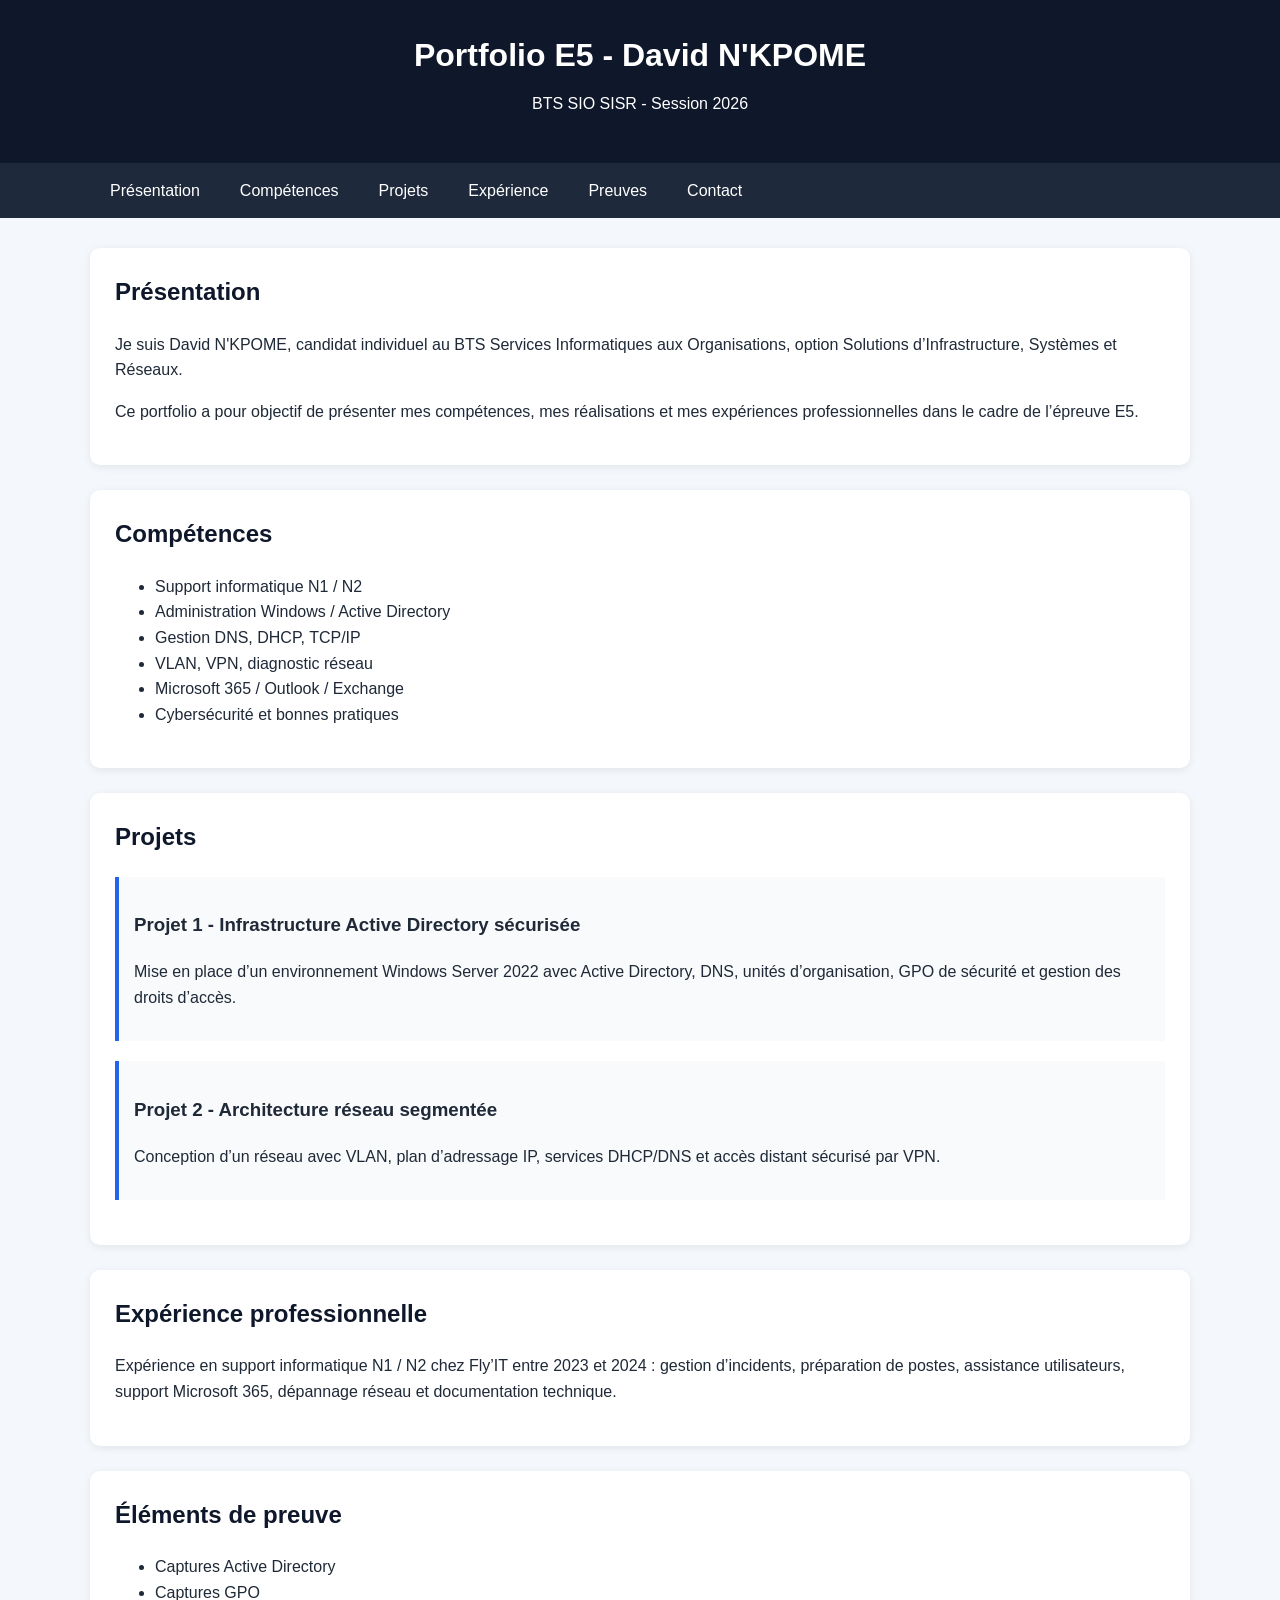
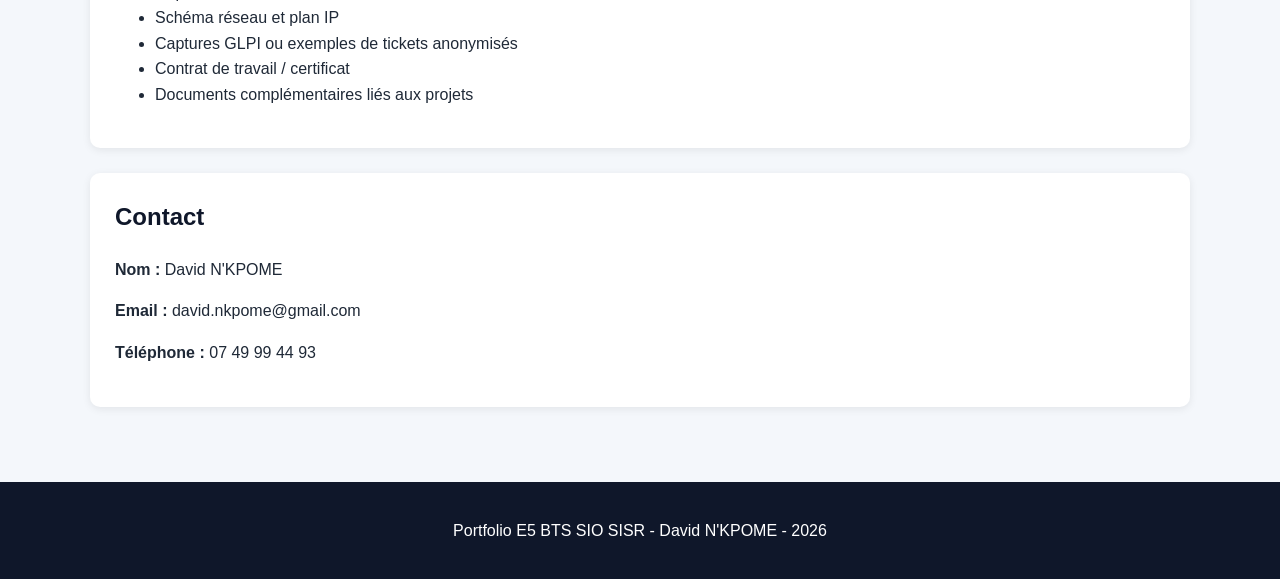
==== index.html @ ab5350b9 "Ajout structure HTML CSS JS du portfolio E5" ====
<!DOCTYPE html>
<html lang="fr">
<head>
    <meta charset="UTF-8">
    <meta name="viewport" content="width=device-width, initial-scale=1.0">
    <title>Portfolio E5 - David N'KPOME</title>
    <link rel="stylesheet" href="css/style.css">
</head>
<body>
    <header class="site-header">
        <div class="container">
            <h1>Portfolio E5 - David N'KPOME</h1>
            <p>BTS SIO SISR - Session 2026</p>
        </div>
    </header>

    <nav class="main-nav">
        <div class="container">
            <ul>
                <li><a href="#presentation">Présentation</a></li>
                <li><a href="#competences">Compétences</a></li>
                <li><a href="#projets">Projets</a></li>
                <li><a href="#experience">Expérience</a></li>
                <li><a href="#preuves">Preuves</a></li>
                <li><a href="#contact">Contact</a></li>
            </ul>
        </div>
    </nav>

    <main class="container">
        <section id="presentation">
            <h2>Présentation</h2>
            <p>
                Je suis David N'KPOME, candidat individuel au BTS Services Informatiques aux Organisations,
                option Solutions d’Infrastructure, Systèmes et Réseaux.
            </p>
            <p>
                Ce portfolio a pour objectif de présenter mes compétences, mes réalisations
                et mes expériences professionnelles dans le cadre de l’épreuve E5.
            </p>
        </section>

        <section id="competences">
            <h2>Compétences</h2>
            <ul>
                <li>Support informatique N1 / N2</li>
                <li>Administration Windows / Active Directory</li>
                <li>Gestion DNS, DHCP, TCP/IP</li>
                <li>VLAN, VPN, diagnostic réseau</li>
                <li>Microsoft 365 / Outlook / Exchange</li>
                <li>Cybersécurité et bonnes pratiques</li>
            </ul>
        </section>

        <section id="projets">
            <h2>Projets</h2>

            <article>
                <h3>Projet 1 - Infrastructure Active Directory sécurisée</h3>
                <p>
                    Mise en place d’un environnement Windows Server 2022 avec Active Directory,
                    DNS, unités d’organisation, GPO de sécurité et gestion des droits d’accès.
                </p>
            </article>

            <article>
                <h3>Projet 2 - Architecture réseau segmentée</h3>
                <p>
                    Conception d’un réseau avec VLAN, plan d’adressage IP, services DHCP/DNS
                    et accès distant sécurisé par VPN.
                </p>
            </article>
        </section>

        <section id="experience">
            <h2>Expérience professionnelle</h2>
            <p>
                Expérience en support informatique N1 / N2 chez Fly’IT entre 2023 et 2024 :
                gestion d’incidents, préparation de postes, assistance utilisateurs,
                support Microsoft 365, dépannage réseau et documentation technique.
            </p>
        </section>

        <section id="preuves">
            <h2>Éléments de preuve</h2>
            <ul>
                <li>Captures Active Directory</li>
                <li>Captures GPO</li>
                <li>Schéma réseau et plan IP</li>
                <li>Captures GLPI ou exemples de tickets anonymisés</li>
                <li>Contrat de travail / certificat</li>
                <li>Documents complémentaires liés aux projets</li>
            </ul>
        </section>

        <section id="contact">
            <h2>Contact</h2>
            <p><strong>Nom :</strong> David N'KPOME</p>
            <p><strong>Email :</strong> david.nkpome@gmail.com</p>
            <p><strong>Téléphone :</strong> 07 49 99 44 93</p>
        </section>
    </main>

    <footer class="site-footer">
        <div class="container">
            <p>Portfolio E5 BTS SIO SISR - David N'KPOME - 2026</p>
        </div>
    </footer>

    <script src="js/main.js"></script>
</body>
</html>
---- css/style.css ----
* {
    box-sizing: border-box;
}

body {
    margin: 0;
    font-family: Arial, sans-serif;
    line-height: 1.6;
    background-color: #f4f7fb;
    color: #1f2937;
}

.container {
    width: 90%;
    max-width: 1100px;
    margin: 0 auto;
}

.site-header {
    background-color: #0f172a;
    color: white;
    padding: 30px 0;
    text-align: center;
}

.site-header h1 {
    margin: 0;
    font-size: 2rem;
}

.site-header p {
    margin-top: 10px;
}

.main-nav {
    background-color: #1e293b;
}

.main-nav ul {
    list-style: none;
    margin: 0;
    padding: 0;
    display: flex;
    flex-wrap: wrap;
}

.main-nav li {
    margin: 0;
}

.main-nav a {
    display: block;
    padding: 15px 20px;
    color: white;
    text-decoration: none;
}

.main-nav a:hover {
    background-color: #334155;
}

main {
    padding: 30px 0;
}

section {
    background-color: white;
    margin-bottom: 25px;
    padding: 25px;
    border-radius: 10px;
    box-shadow: 0 2px 8px rgba(0, 0, 0, 0.08);
}

section h2 {
    margin-top: 0;
    color: #0f172a;
}

article {
    margin-bottom: 20px;
    padding: 15px;
    border-left: 4px solid #2563eb;
    background-color: #f8fafc;
}

.site-footer {
    background-color: #0f172a;
    color: white;
    text-align: center;
    padding: 20px 0;
    margin-top: 20px;
}
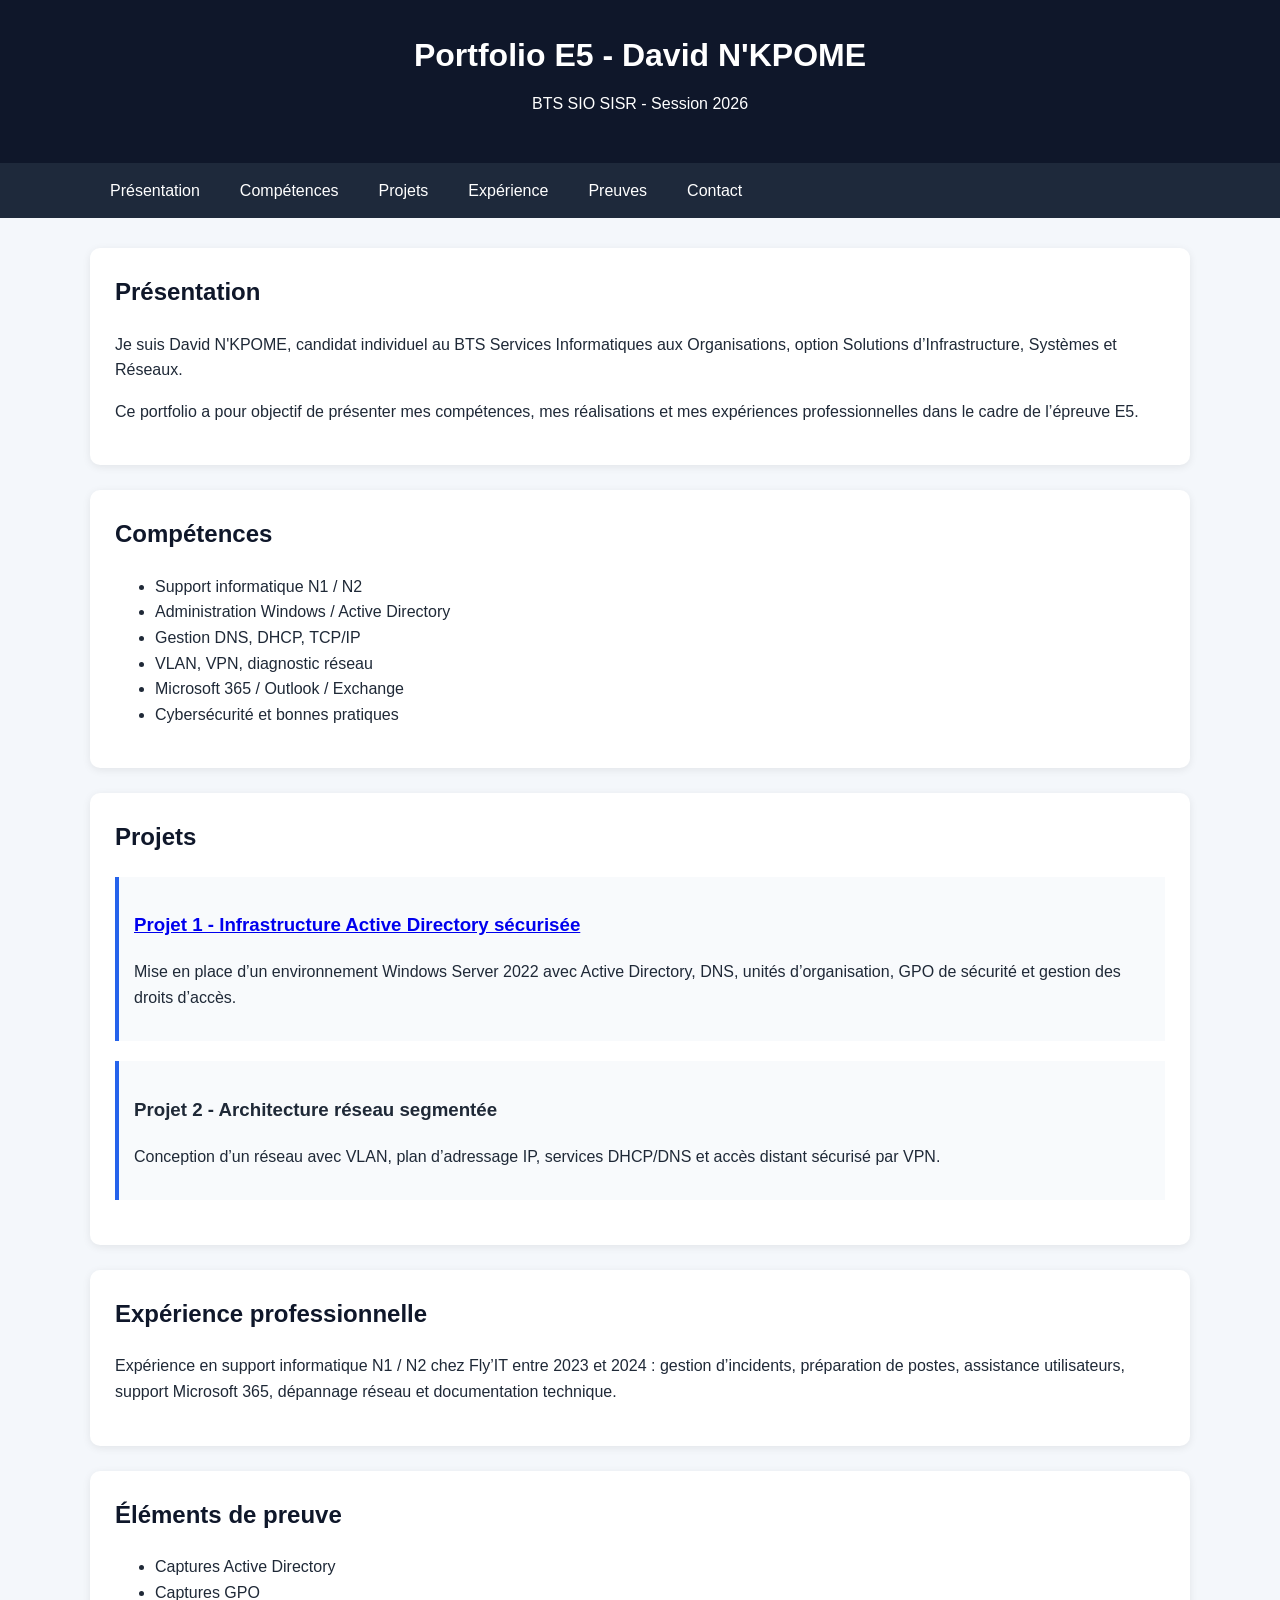
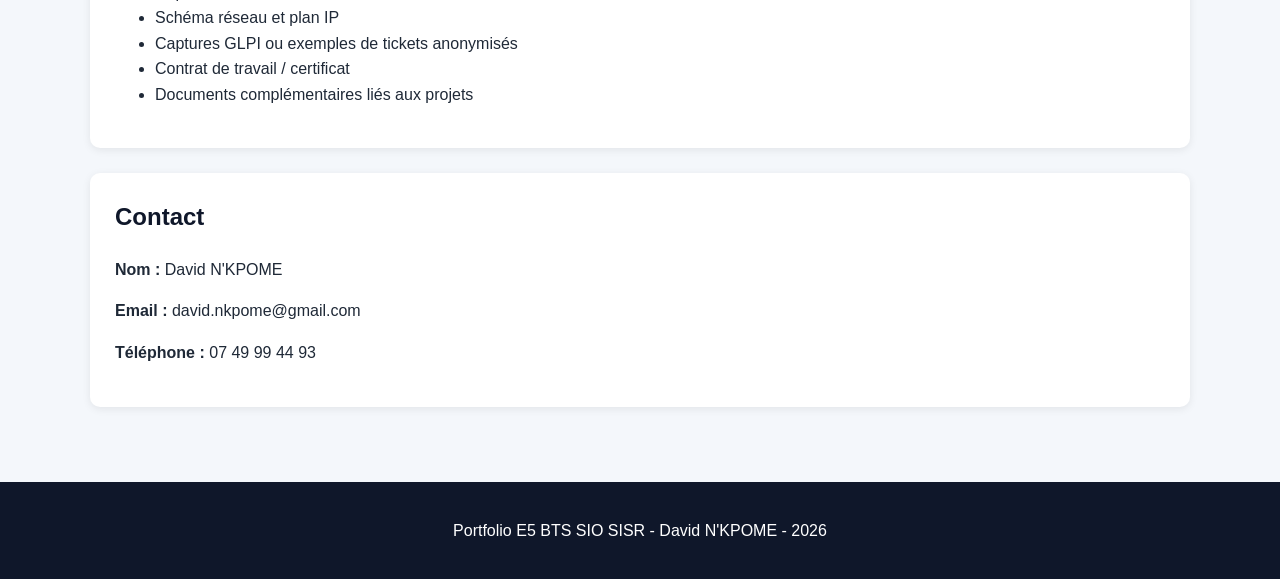
==== commit 211c7ce3: "Ajout page projet Active Directory" ====
--- a/index.html
+++ b/index.html
@@ -1,112 +1,120 @@
-<!DOCTYPE html>
+<!doctype html>
 <html lang="fr">
-<head>
-    <meta charset="UTF-8">
-    <meta name="viewport" content="width=device-width, initial-scale=1.0">
+  <head>
+    <meta charset="UTF-8" />
+    <meta name="viewport" content="width=device-width, initial-scale=1.0" />
     <title>Portfolio E5 - David N'KPOME</title>
-    <link rel="stylesheet" href="css/style.css">
-</head>
-<body>
+    <link rel="stylesheet" href="css/style.css" />
+  </head>
+  <body>
     <header class="site-header">
-        <div class="container">
-            <h1>Portfolio E5 - David N'KPOME</h1>
-            <p>BTS SIO SISR - Session 2026</p>
-        </div>
+      <div class="container">
+        <h1>Portfolio E5 - David N'KPOME</h1>
+        <p>BTS SIO SISR - Session 2026</p>
+      </div>
     </header>
 
     <nav class="main-nav">
-        <div class="container">
-            <ul>
-                <li><a href="#presentation">Présentation</a></li>
-                <li><a href="#competences">Compétences</a></li>
-                <li><a href="#projets">Projets</a></li>
-                <li><a href="#experience">Expérience</a></li>
-                <li><a href="#preuves">Preuves</a></li>
-                <li><a href="#contact">Contact</a></li>
-            </ul>
-        </div>
+      <div class="container">
+        <ul>
+          <li><a href="#presentation">Présentation</a></li>
+          <li><a href="#competences">Compétences</a></li>
+          <li><a href="#projets">Projets</a></li>
+          <li><a href="#experience">Expérience</a></li>
+          <li><a href="#preuves">Preuves</a></li>
+          <li><a href="#contact">Contact</a></li>
+        </ul>
+      </div>
     </nav>
 
     <main class="container">
-        <section id="presentation">
-            <h2>Présentation</h2>
-            <p>
-                Je suis David N'KPOME, candidat individuel au BTS Services Informatiques aux Organisations,
-                option Solutions d’Infrastructure, Systèmes et Réseaux.
-            </p>
-            <p>
-                Ce portfolio a pour objectif de présenter mes compétences, mes réalisations
-                et mes expériences professionnelles dans le cadre de l’épreuve E5.
-            </p>
-        </section>
+      <section id="presentation">
+        <h2>Présentation</h2>
+        <p>
+          Je suis David N'KPOME, candidat individuel au BTS Services
+          Informatiques aux Organisations, option Solutions d’Infrastructure,
+          Systèmes et Réseaux.
+        </p>
+        <p>
+          Ce portfolio a pour objectif de présenter mes compétences, mes
+          réalisations et mes expériences professionnelles dans le cadre de
+          l’épreuve E5.
+        </p>
+      </section>
 
-        <section id="competences">
-            <h2>Compétences</h2>
-            <ul>
-                <li>Support informatique N1 / N2</li>
-                <li>Administration Windows / Active Directory</li>
-                <li>Gestion DNS, DHCP, TCP/IP</li>
-                <li>VLAN, VPN, diagnostic réseau</li>
-                <li>Microsoft 365 / Outlook / Exchange</li>
-                <li>Cybersécurité et bonnes pratiques</li>
-            </ul>
-        </section>
+      <section id="competences">
+        <h2>Compétences</h2>
+        <ul>
+          <li>Support informatique N1 / N2</li>
+          <li>Administration Windows / Active Directory</li>
+          <li>Gestion DNS, DHCP, TCP/IP</li>
+          <li>VLAN, VPN, diagnostic réseau</li>
+          <li>Microsoft 365 / Outlook / Exchange</li>
+          <li>Cybersécurité et bonnes pratiques</li>
+        </ul>
+      </section>
 
-        <section id="projets">
-            <h2>Projets</h2>
+      <section id="projets">
+        <h2>Projets</h2>
 
-            <article>
-                <h3>Projet 1 - Infrastructure Active Directory sécurisée</h3>
-                <p>
-                    Mise en place d’un environnement Windows Server 2022 avec Active Directory,
-                    DNS, unités d’organisation, GPO de sécurité et gestion des droits d’accès.
-                </p>
-            </article>
+        <article>
+          <h3>
+            <a href="projets/ad.html"
+              >Projet 1 - Infrastructure Active Directory sécurisée</a
+            >
+          </h3>
+          <p>
+            Mise en place d’un environnement Windows Server 2022 avec Active
+            Directory, DNS, unités d’organisation, GPO de sécurité et gestion
+            des droits d’accès.
+          </p>
+        </article>
 
-            <article>
-                <h3>Projet 2 - Architecture réseau segmentée</h3>
-                <p>
-                    Conception d’un réseau avec VLAN, plan d’adressage IP, services DHCP/DNS
-                    et accès distant sécurisé par VPN.
-                </p>
-            </article>
-        </section>
+        <article>
+          <h3>Projet 2 - Architecture réseau segmentée</h3>
+          <p>
+            Conception d’un réseau avec VLAN, plan d’adressage IP, services
+            DHCP/DNS et accès distant sécurisé par VPN.
+          </p>
+        </article>
+      </section>
 
-        <section id="experience">
-            <h2>Expérience professionnelle</h2>
-            <p>
-                Expérience en support informatique N1 / N2 chez Fly’IT entre 2023 et 2024 :
-                gestion d’incidents, préparation de postes, assistance utilisateurs,
-                support Microsoft 365, dépannage réseau et documentation technique.
-            </p>
-        </section>
+      <section id="experience">
+        <h2>Expérience professionnelle</h2>
+        <p>
+          Expérience en support informatique N1 / N2 chez Fly’IT entre 2023 et
+          2024 : gestion d’incidents, préparation de postes, assistance
+          utilisateurs, support Microsoft 365, dépannage réseau et documentation
+          technique.
+        </p>
+      </section>
 
-        <section id="preuves">
-            <h2>Éléments de preuve</h2>
-            <ul>
-                <li>Captures Active Directory</li>
-                <li>Captures GPO</li>
-                <li>Schéma réseau et plan IP</li>
-                <li>Captures GLPI ou exemples de tickets anonymisés</li>
-                <li>Contrat de travail / certificat</li>
-                <li>Documents complémentaires liés aux projets</li>
-            </ul>
-        </section>
+      <section id="preuves">
+        <h2>Éléments de preuve</h2>
+        <ul>
+          <li>Captures Active Directory</li>
+          <li>Captures GPO</li>
+          <li>Schéma réseau et plan IP</li>
+          <li>Captures GLPI ou exemples de tickets anonymisés</li>
+          <li>Contrat de travail / certificat</li>
+          <li>Documents complémentaires liés aux projets</li>
+        </ul>
+      </section>
 
-        <section id="contact">
-            <h2>Contact</h2>
-            <p><strong>Nom :</strong> David N'KPOME</p>
-            <p><strong>Email :</strong> david.nkpome@gmail.com</p>
-            <p><strong>Téléphone :</strong> 07 49 99 44 93</p>
-        </section>
+      <section id="contact">
+        <h2>Contact</h2>
+        <p><strong>Nom :</strong> David N'KPOME</p>
+        <p><strong>Email :</strong> david.nkpome@gmail.com</p>
+        <p><strong>Téléphone :</strong> 07 49 99 44 93</p>
+      </section>
     </main>
 
     <footer class="site-footer">
-        <div class="container">
-            <p>Portfolio E5 BTS SIO SISR - David N'KPOME - 2026</p>
-        </div>
+      <div class="container">
+        <p>Portfolio E5 BTS SIO SISR - David N'KPOME - 2026</p>
+      </div>
     </footer>
 
     <script src="js/main.js"></script>
-</body>
-</html>+  </body>
+</html>
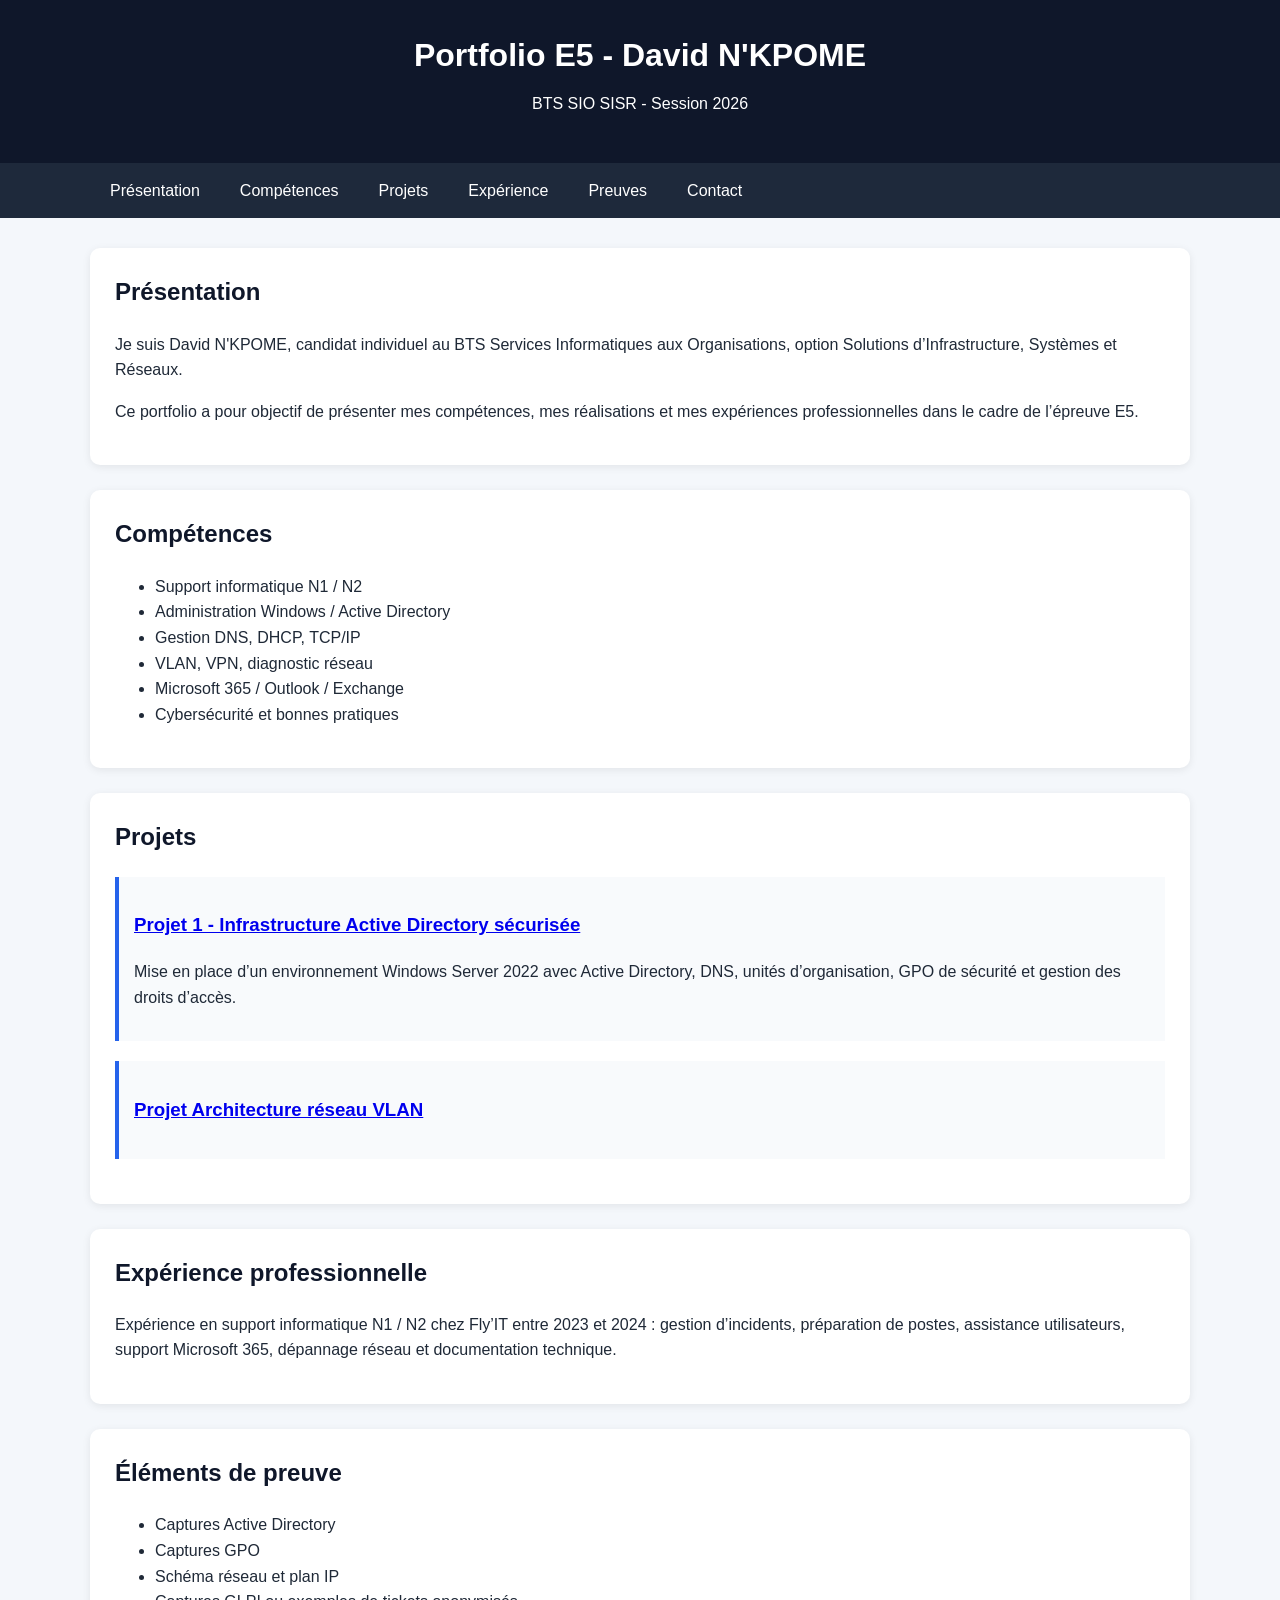
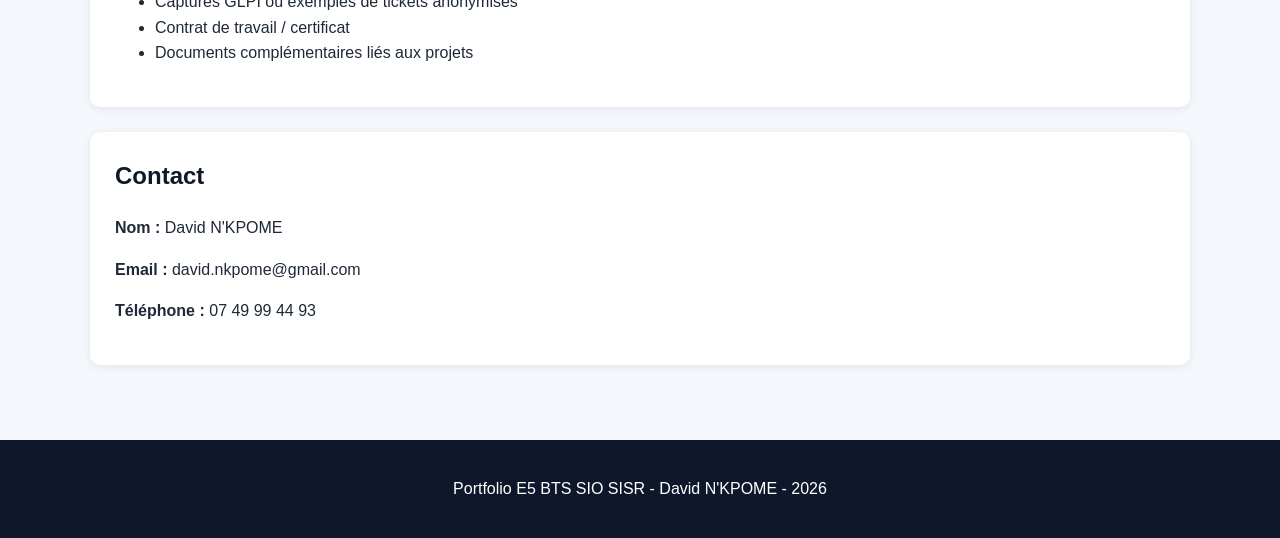
==== commit 6e7aadc3: "Ajout projet reseau VLAN" ====
--- a/index.html
+++ b/index.html
@@ -71,11 +71,9 @@
         </article>
 
         <article>
-          <h3>Projet 2 - Architecture réseau segmentée</h3>
-          <p>
-            Conception d’un réseau avec VLAN, plan d’adressage IP, services
-            DHCP/DNS et accès distant sécurisé par VPN.
-          </p>
+          <h3>
+            <a href="projets/reseau.html"> Projet Architecture réseau VLAN </a>
+          </h3>
         </article>
       </section>
 
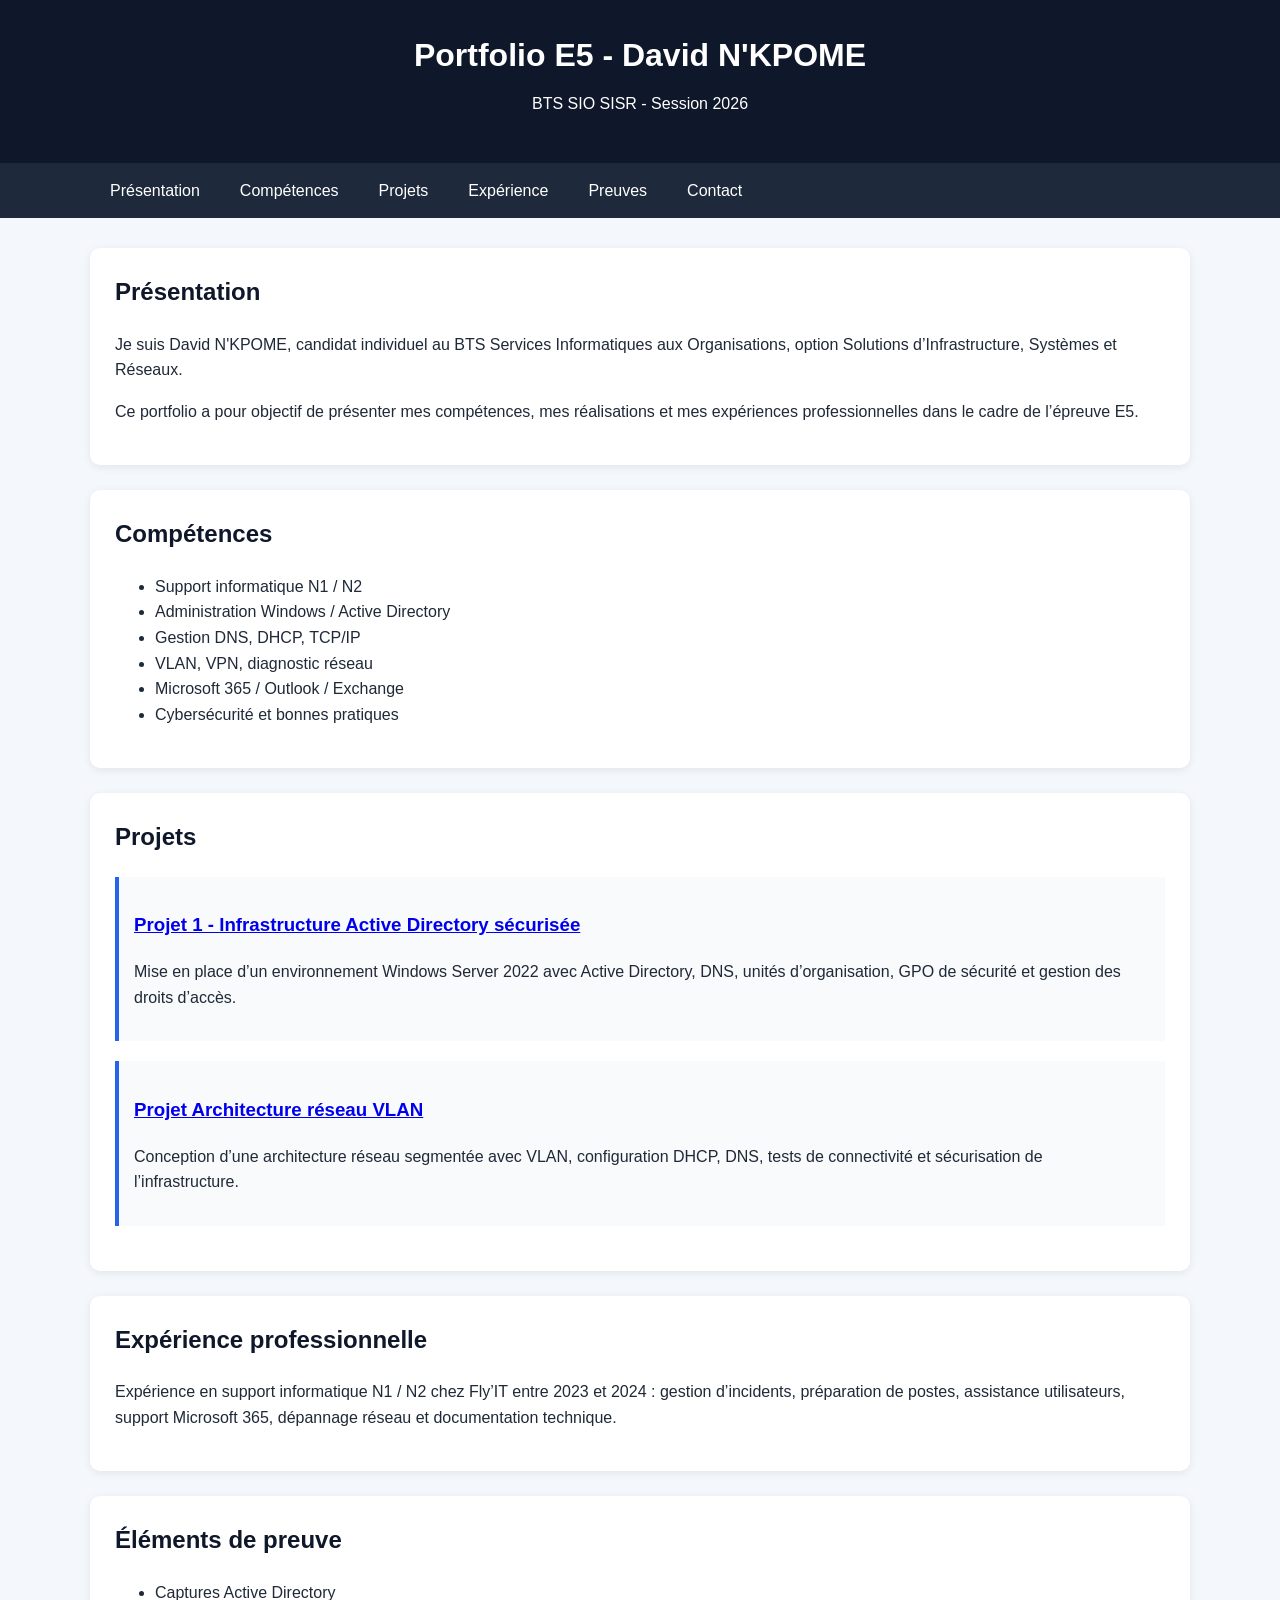
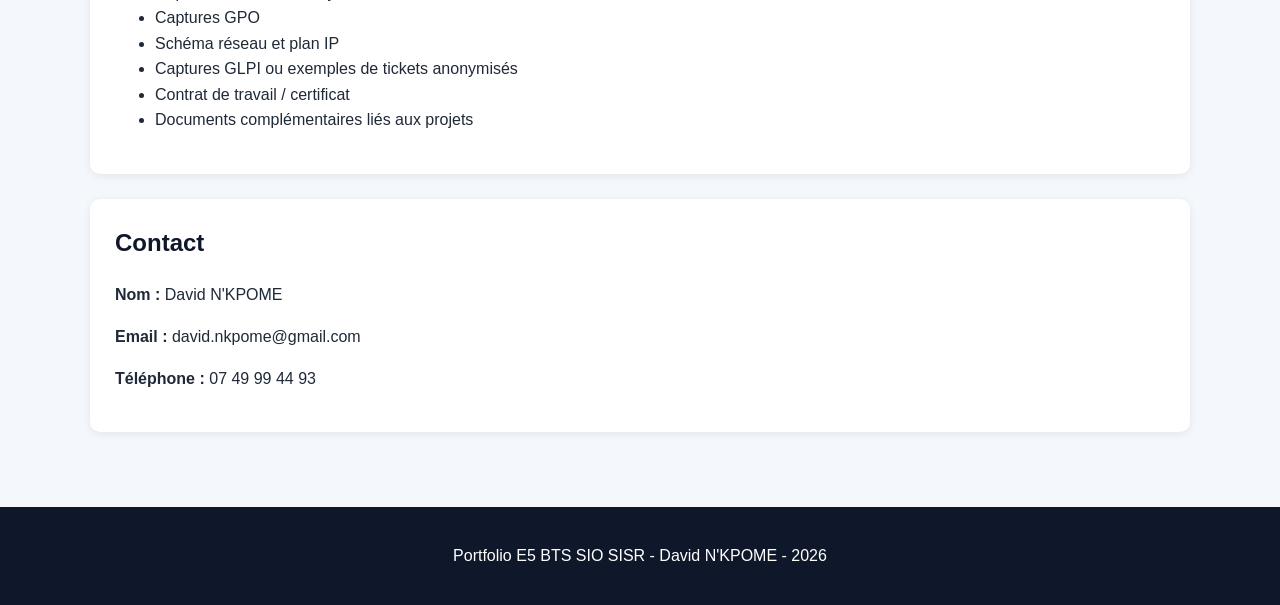
==== commit da222e82: "Correction texte projet reseau" ====
--- a/index.html
+++ b/index.html
@@ -59,10 +59,11 @@
 
         <article>
           <h3>
-            <a href="projets/ad.html"
-              >Projet 1 - Infrastructure Active Directory sécurisée</a
-            >
+            <a href="projets/ad.html">
+              Projet 1 - Infrastructure Active Directory sécurisée
+            </a>
           </h3>
+
           <p>
             Mise en place d’un environnement Windows Server 2022 avec Active
             Directory, DNS, unités d’organisation, GPO de sécurité et gestion
@@ -74,6 +75,12 @@
           <h3>
             <a href="projets/reseau.html"> Projet Architecture réseau VLAN </a>
           </h3>
+
+          <p>
+            Conception d’une architecture réseau segmentée avec VLAN,
+            configuration DHCP, DNS, tests de connectivité et sécurisation de
+            l’infrastructure.
+          </p>
         </article>
       </section>
 
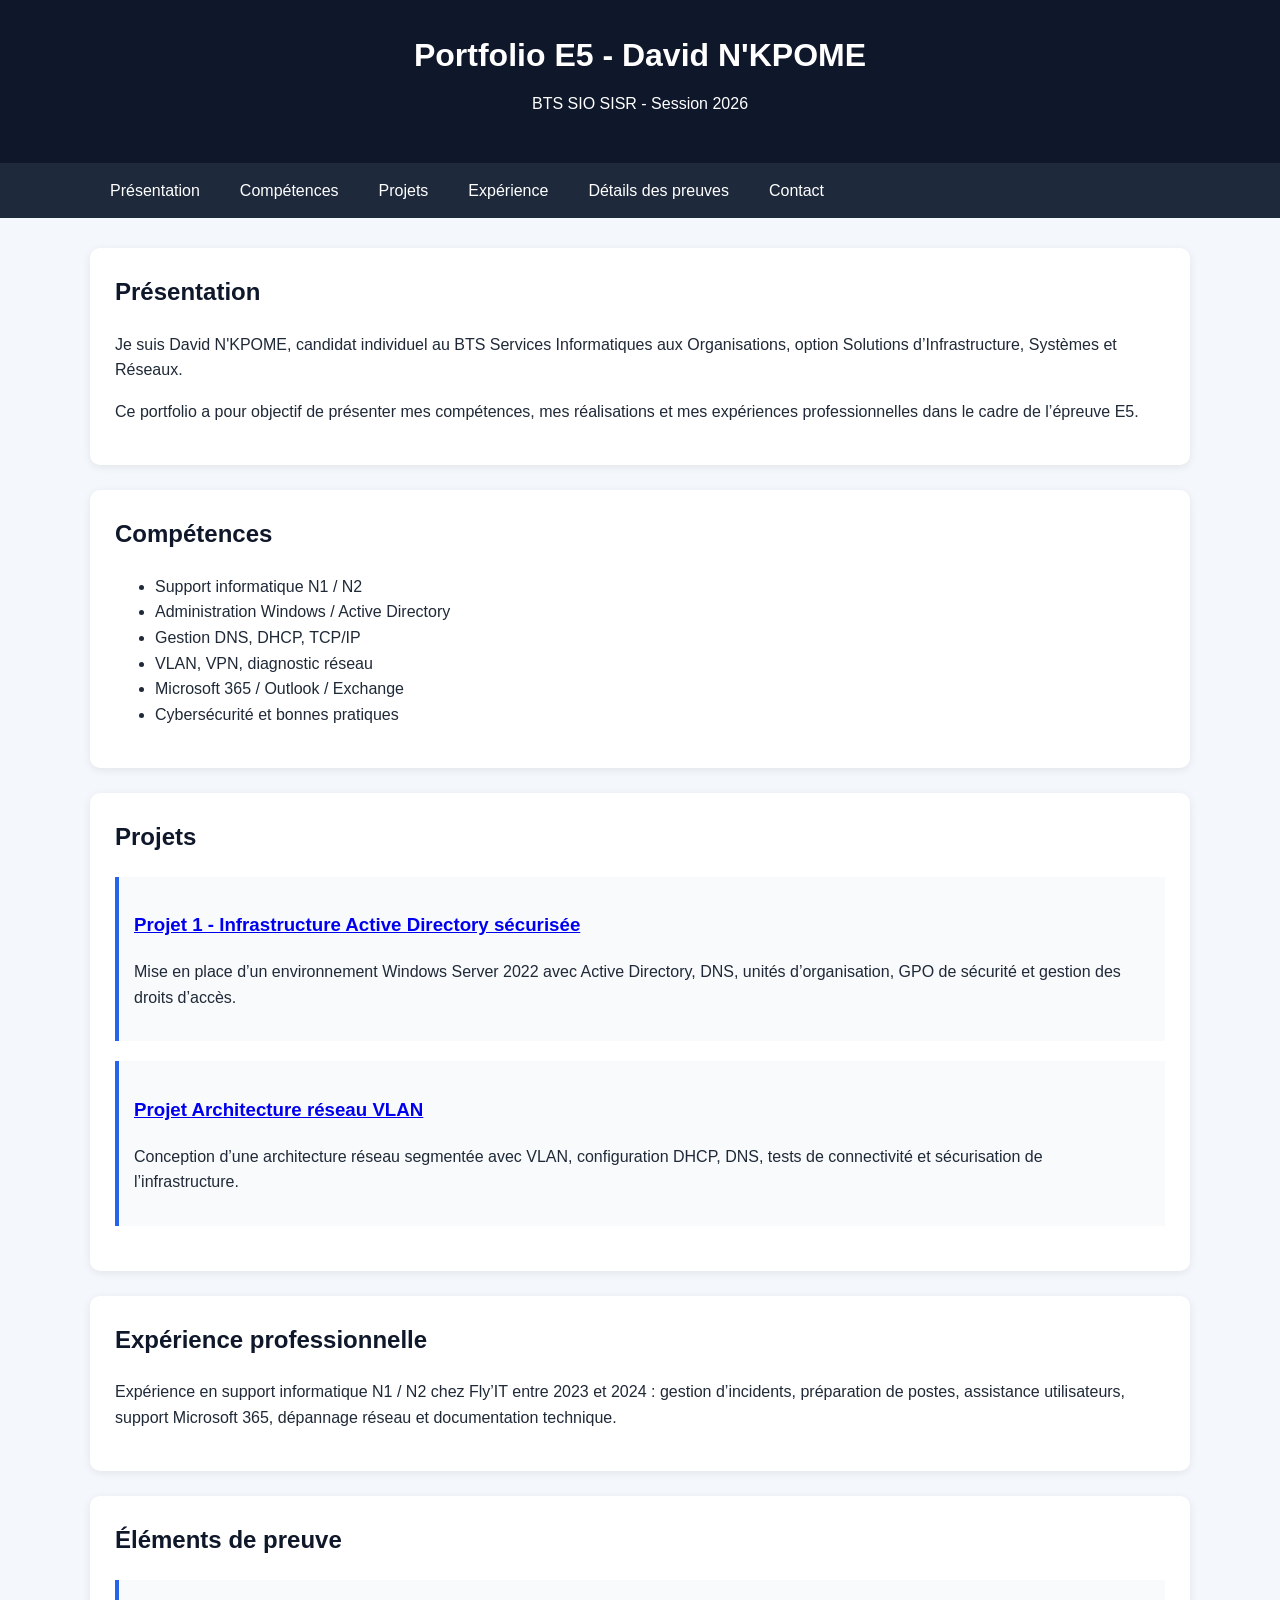
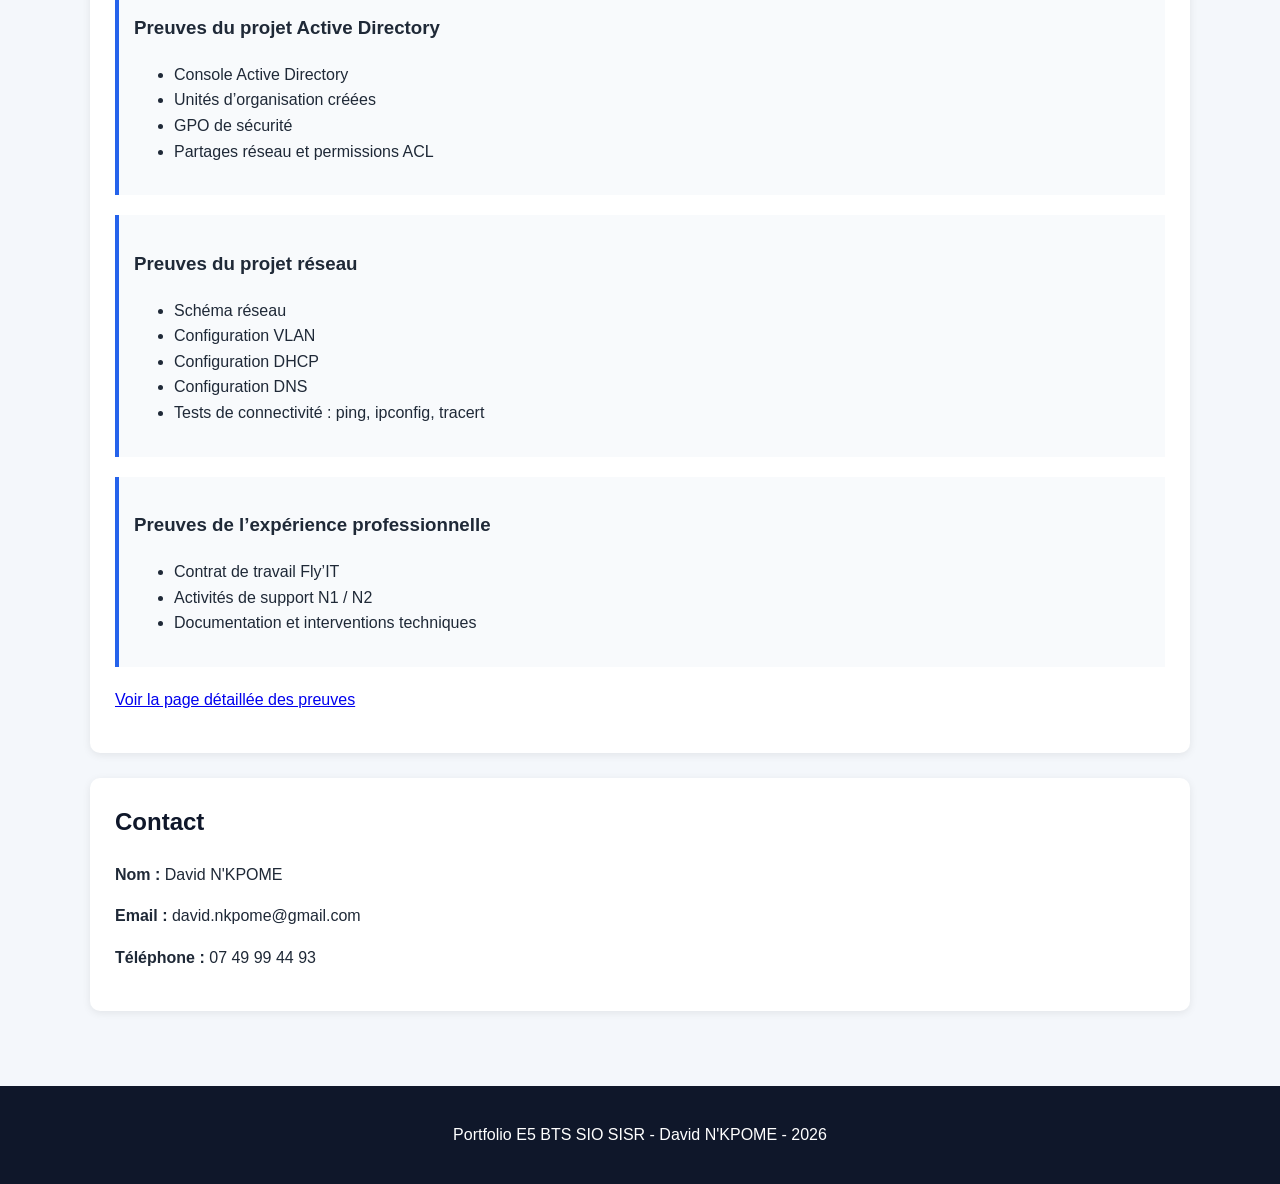
==== commit f30159ba: "Ajout schema reseau et mise a jour projet reseau" ====
--- a/index.html
+++ b/index.html
@@ -21,7 +21,7 @@
           <li><a href="#competences">Compétences</a></li>
           <li><a href="#projets">Projets</a></li>
           <li><a href="#experience">Expérience</a></li>
-          <li><a href="#preuves">Preuves</a></li>
+          <li><a href="preuves.html">Détails des preuves</a></li>
           <li><a href="#contact">Contact</a></li>
         </ul>
       </div>
@@ -95,16 +95,40 @@
       </section>
 
       <section id="preuves">
-        <h2>Éléments de preuve</h2>
+    <h2>Éléments de preuve</h2>
+
+    <article>
+        <h3>Preuves du projet Active Directory</h3>
         <ul>
-          <li>Captures Active Directory</li>
-          <li>Captures GPO</li>
-          <li>Schéma réseau et plan IP</li>
-          <li>Captures GLPI ou exemples de tickets anonymisés</li>
-          <li>Contrat de travail / certificat</li>
-          <li>Documents complémentaires liés aux projets</li>
+            <li>Console Active Directory</li>
+            <li>Unités d’organisation créées</li>
+            <li>GPO de sécurité</li>
+            <li>Partages réseau et permissions ACL</li>
         </ul>
-      </section>
+    </article>
+
+    <article>
+        <h3>Preuves du projet réseau</h3>
+        <ul>
+            <li>Schéma réseau</li>
+            <li>Configuration VLAN</li>
+            <li>Configuration DHCP</li>
+            <li>Configuration DNS</li>
+            <li>Tests de connectivité : ping, ipconfig, tracert</li>
+        </ul>
+    </article>
+
+    <article>
+        <h3>Preuves de l’expérience professionnelle</h3>
+        <ul>
+            <li>Contrat de travail Fly’IT</li>
+            <li>Activités de support N1 / N2</li>
+            <li>Documentation et interventions techniques</li>
+        </ul>
+    </article>
+
+    <p><a href="preuves.html">Voir la page détaillée des preuves</a></p>
+</section>
 
       <section id="contact">
         <h2>Contact</h2>
